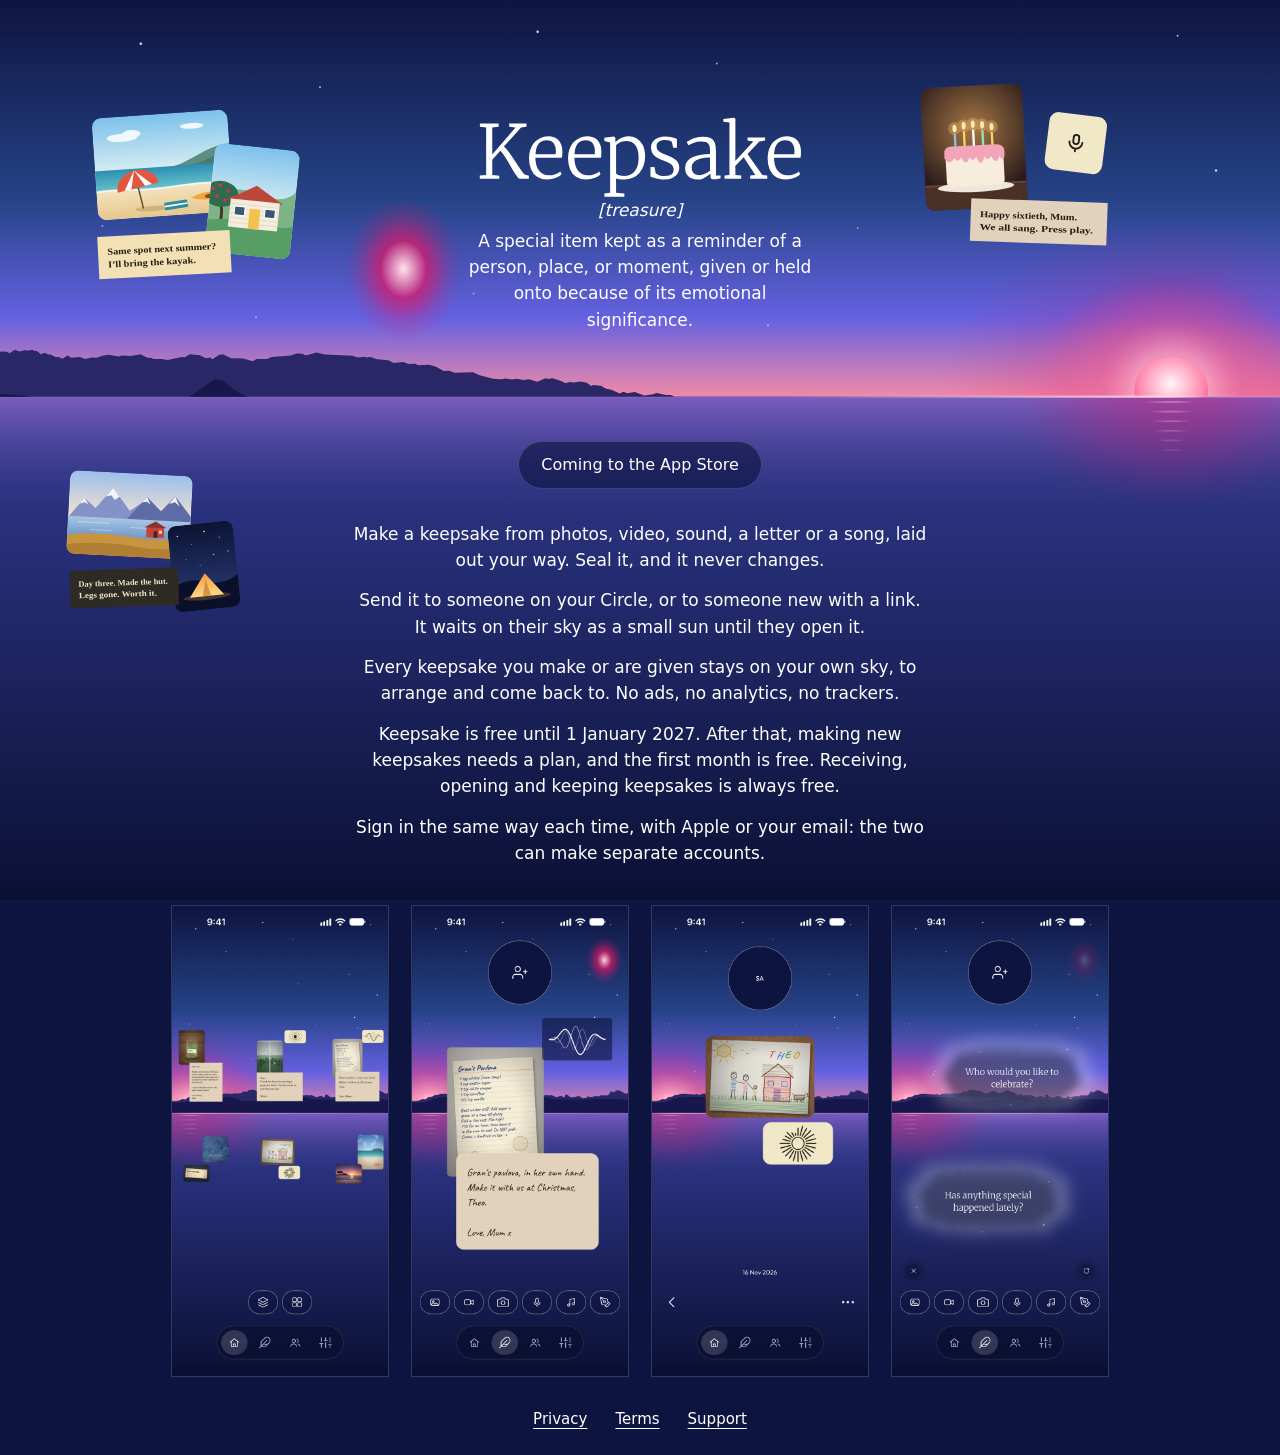
==== index.html @ a241cbbc "Link card line and sign-in sentence" ====
<!doctype html>
<html lang="en">
<head>
<meta charset="utf-8">
<meta name="viewport" content="width=device-width, initial-scale=1">
<meta name="color-scheme" content="dark">
<meta name="theme-color" content="#0E1440">
<title>Keepsake: something for someone to keep</title>
<meta name="description" content="Make a keepsake from photos, video, sound, a letter or a song. Seal it, and send it to someone.">
<meta property="og:title" content="Keepsake">
<meta property="og:description" content="Something for someone to keep.">
<meta property="og:image" content="https://keepsake.benbushell.nz/card.png">
<link rel="stylesheet" href="palette.css">
<style>
  * { box-sizing: border-box; margin: 0; }
  html { background: var(--solid); }
  /* The app's Dusk sky, held still. */
  body::before {
    content: '';
    position: fixed;
    inset: 0 0 auto;
    height: 100vh;
    z-index: -1;
    background: url(sky.svg) 0 0 / 100% 100%;
  }
  /* The name and its definition high in the sky; keepsakes scattered as on
  Home, hung off the horizon (372/844 of the sky's height) and clear of
  the sun at its right; the rest on the water. On a short screen the
  line they hang off drops below the horizon rather than into the name. */
  body {
    --horizon: max(44.076vh, 6vh + 340px);
    position: relative;
    display: flex;
    flex-direction: column;
    align-items: center;
    min-height: 100vh;
    min-height: 100dvh;
    padding: 0 24px;
    color: var(--text);
    font: 300 17px/1.55 -apple-system, BlinkMacSystemFont, system-ui, sans-serif;
    text-align: center;
    -webkit-text-size-adjust: 100%;
  }
  header { min-height: calc(var(--horizon) + 184px); }
  h1 { margin-top: 6vh; }
  .name { display: block; width: 200px; height: auto; margin: 0 auto; fill: currentColor; }
  .kind { font-style: italic; }
  .line { max-width: 21em; margin: 4px auto 0; }

  .scatter { position: absolute; inset: 0 0 auto; max-width: 420px; height: var(--horizon); margin: 0 auto; }
  .scatter > * { position: absolute; height: auto; }
  /* A keepsake not yet opened: the Sun's crimson mist round a pale
  heart, fading out and back as it does in the app. */
  .sun {
    left: 9%;
    bottom: 44px;
    width: 23%;
    aspect-ratio: 4 / 5;
    background: var(--mist);
    animation: mist 1.6s cubic-bezier(0.37, 0, 0.63, 1) infinite alternate;
  }
  @keyframes mist { to { opacity: 0; } }
  @media (prefers-reduced-motion: reduce) { .sun { animation: none; } }
  .bach { left: 39%; bottom: 34px; width: 38%; }
  .sixty { left: 6%; top: calc(100% + 30px); width: 35%; }
  .hut { left: 46%; top: calc(100% + 42px); width: 33%; }

  .store {
    padding: 12px 22px;
    border: 1px solid var(--edge);
    border-radius: 999px;
    background: var(--panel);
    font-size: 16px;
    font-weight: 500;
    line-height: 22px;
  }
  .about { max-width: 34em; margin-top: 28px; }
  .about p + p { margin-top: 14px; }
  /* The App Store's four shots after the words, clear of the keepsakes on
  the water: two by two on a phone, a row of four wider. Each shows whole,
  so no rounded corners; never wider than 216px, as their sizes say. */
  .shots { display: grid; grid-template-columns: 1fr 1fr; gap: 16px; width: 100%; max-width: 420px; margin-top: 40px; }
  .shots img { width: 100%; height: auto; outline: 1px solid var(--edge); }
  @media (min-width: 720px) { .shots { grid-template-columns: repeat(4, 1fr); gap: 24px; max-width: 936px; } }
  footer { display: flex; gap: 28px; margin-top: auto; padding: 32px 0 24px; font-size: 15px; font-weight: 400; }
  footer a { color: inherit; text-decoration-thickness: 1px; text-underline-offset: 4px; }

  @media (min-width: 1200px) {
    body { --horizon: 44.076vh; }
    header { min-height: calc(max(var(--horizon), 340px) + 44px); }
    h1 { margin-top: 13vh; }
    .name { width: 323px; }
    .scatter { max-width: none; }
    .bach { left: 7%; top: 12vh; bottom: auto; width: min(16.5vw, 26vh); }
    .sun { left: 27%; bottom: 56px; width: min(9vw, 14.4vh); }
    .sixty { left: auto; right: 13%; top: 9vh; width: min(15.5vw, 24.5vh); }
    .hut { left: 5%; top: calc(100% + 70px); width: min(14vw, 22vh); }
    .about { margin-top: 32px; }
  }
</style>
</head>
<body>
<header>
  <!-- The name in the app's title face, Merriweather Light, as outlines. -->
  <h1><svg class="name" role="img" aria-label="Keepsake" viewBox="3 -83 434 108"><path d="M4 0L4 -4.3L12.6 -5.2L12.6 -68.9L4.2 -70L4.2 -74.3L29.4 -74.3L29.4 -70L20.8 -68.9L20.8 -32.6L52.1 -68.9L43.6 -70L43.6 -74.3L66.8 -74.3L66.8 -70L59.5 -68.9L36.4 -43.2Q39 -41.1 41.8 -37.5Q44.6 -33.9 47.5 -29.7Q50.4 -25.5 53.1 -21.2Q55.8 -16.9 58.2 -13.4Q60.6 -9.9 62.4 -7.7Q64.3 -5.5 65.3 -5.3L70 -4.2L70 0L58 0Q56.7 0 54.9 -2.1Q53.1 -4.2 50.9 -7.7Q48.8 -11.1 46.4 -15.3Q44 -19.5 41.5 -23.8Q39 -28 36.5 -31.7Q34 -35.4 31.7 -37.8L20.8 -25.4L20.8 -5.2L30.2 -4.2L30.2 0ZM94.3 1.1Q86.4 1.1 81 -2.6Q75.6 -6.3 72.9 -12.9Q70.2 -19.5 70.2 -28Q70.2 -34.5 72.1 -39.8Q74 -45.1 77.5 -49Q80.9 -52.8 85.6 -54.9Q90.3 -57 95.8 -57Q104.6 -57 109.6 -52Q114.6 -46.9 115 -37.2Q115 -34.4 114.9 -32.2Q114.8 -30.1 114.4 -28.4L78.8 -28.4Q78.8 -23.4 79.9 -19Q81.1 -14.7 83.3 -11.4Q85.6 -8.2 89 -6.4Q92.4 -4.6 96.9 -4.6Q101.2 -4.6 105.6 -6.2Q110 -7.7 112.3 -9.7L113.9 -6Q112 -4 108.8 -2.5Q105.7 -0.9 101.9 0.1Q98.1 1.1 94.3 1.1ZM78.9 -33.1L106 -33.1Q106.1 -33.9 106.2 -35.3Q106.3 -36.6 106.3 -37.5Q106.3 -43.7 103.3 -47.8Q100.5 -51.9 93.8 -51.9Q90.8 -51.9 88.2 -50.9Q85.6 -49.9 83.6 -47.7Q81.7 -45.5 80.4 -41.9Q79.2 -38.3 78.9 -33.1ZM146.7 1.1Q138.8 1.1 133.4 -2.6Q128 -6.3 125.3 -12.9Q122.6 -19.5 122.6 -28Q122.6 -34.5 124.5 -39.8Q126.4 -45.1 129.9 -49Q133.3 -52.8 138 -54.9Q142.7 -57 148.2 -57Q157 -57 162 -52Q167 -46.9 167.4 -37.2Q167.4 -34.4 167.3 -32.2Q167.2 -30.1 166.8 -28.4L131.2 -28.4Q131.2 -23.4 132.3 -19Q133.5 -14.7 135.7 -11.4Q138 -8.2 141.4 -6.4Q144.8 -4.6 149.3 -4.6Q153.6 -4.6 158 -6.2Q162.4 -7.7 164.7 -9.7L166.3 -6Q164.4 -4 161.2 -2.5Q158.1 -0.9 154.3 0.1Q150.5 1.1 146.7 1.1ZM131.3 -33.1L158.4 -33.1Q158.5 -33.9 158.6 -35.3Q158.7 -36.6 158.7 -37.5Q158.7 -43.7 155.8 -47.8Q152.9 -51.9 146.2 -51.9Q143.2 -51.9 140.6 -50.9Q138 -49.9 136 -47.7Q134.1 -45.5 132.8 -41.9Q131.6 -38.3 131.3 -33.1ZM171.5 24.2L171.5 19.8L179.2 18.8L179.2 -48.9L171.4 -50.6L171.4 -55.1L184.2 -56.7L184.4 -56.7L186.2 -55.1L186.2 -49Q188 -50.8 190.6 -52.7Q193.2 -54.5 196.7 -55.8Q200.1 -57 204.3 -57Q209.9 -57 214.9 -54.2Q219.9 -51.4 223.1 -45.4Q226.2 -39.4 226.2 -29.8Q226.2 -23.4 224.2 -17.8Q222.2 -12.2 218.5 -7.9Q214.8 -3.7 209.6 -1.3Q204.4 1.1 198 1.1Q195.3 1.1 192.2 0.7Q189.1 0.3 187 -0.5L187.2 8L187.2 18.8L198.3 19.8L198.3 24.2ZM198.4 -3.6Q203.8 -3.6 208.1 -6.3Q212.4 -8.9 215 -14.4Q217.5 -19.9 217.5 -28.4Q217.5 -34.4 216.2 -38.6Q214.9 -42.9 212.6 -45.6Q210.3 -48.4 207.3 -49.6Q204.4 -50.9 201 -50.9Q197.9 -50.9 195.2 -50Q192.5 -49.1 190.4 -47.7Q188.3 -46.4 187.2 -45.1L187.2 -7Q188 -5.8 191.1 -4.7Q194.3 -3.6 198.4 -3.6ZM251.4 1.1Q248.3 1.1 244.7 0.4Q241.1 -0.3 238 -1.3Q235 -2.3 233.4 -3.1L233.4 -15.7L238.8 -15.7L240.3 -7.9Q241 -6.9 242.8 -5.9Q244.6 -4.9 247.1 -4.2Q249.6 -3.6 252.4 -3.6Q256.8 -3.6 259.5 -4.7Q262.2 -5.9 263.4 -7.9Q264.6 -9.9 264.6 -12.6Q264.6 -15.6 262.9 -17.6Q261.2 -19.7 257.9 -21.4Q254.6 -23.1 249.6 -24.9Q244.4 -26.8 240.9 -29.2Q237.5 -31.5 235.8 -34.7Q234.1 -38 234.1 -42.5Q234.1 -46.9 236.7 -50.1Q239.4 -53.3 243.8 -55Q248.3 -56.7 253.5 -56.7Q257.4 -56.7 260.5 -56.1Q263.6 -55.5 265.7 -54.8Q267.8 -54 268.9 -53.6L268.9 -41.7L263.9 -41.7L262.2 -49Q261.7 -49.9 260.2 -50.6Q258.7 -51.3 256.7 -51.7Q254.7 -52.1 252.7 -52.1Q249.3 -52.2 246.8 -51.2Q244.3 -50.2 242.9 -48.4Q241.6 -46.6 241.6 -44.2Q241.6 -40.4 243.5 -38.2Q245.4 -36 248.4 -34.6Q251.5 -33.3 254.8 -31.9Q258.1 -30.6 261.2 -29.1Q264.3 -27.7 266.7 -25.8Q269.2 -23.9 270.6 -21.2Q272.1 -18.6 272.1 -14.8Q272.1 -9.8 269.5 -6.3Q266.9 -2.7 262.2 -0.8Q257.5 1.1 251.4 1.1ZM296.6 1.1Q292.2 1.1 288.4 -0.6Q284.6 -2.2 282.2 -5.7Q279.9 -9.2 279.9 -14.6Q279.9 -19.9 282.8 -23.4Q285.7 -27 290.5 -29.1Q295.3 -31.2 301.3 -32.2Q307.2 -33.2 313.4 -33.3L313.4 -37.5Q313.4 -42.5 312.4 -45.2Q311.3 -48 308.7 -49.1Q306.1 -50.2 301.4 -50.2Q295.6 -50.2 291.1 -48.2Q286.7 -46.3 284.3 -44.9L282.1 -49.3Q283 -50.2 286.3 -51.9Q289.5 -53.7 294.1 -55.1Q298.6 -56.6 303.4 -56.6Q310.1 -56.6 314 -54.7Q318 -52.8 319.7 -48.6Q321.4 -44.3 321.4 -37.3L321.4 -4.5L327.6 -4.5L327.6 -0.8Q326.5 -0.5 324.9 -0.1Q323.3 0.3 321.6 0.5Q319.8 0.8 318.3 0.8Q316.2 0.8 315.1 0.1Q314.1 -0.6 314.1 -3.5L314.1 -7Q312.9 -5.9 310.3 -4Q307.8 -2.1 304.3 -0.5Q300.8 1.1 296.6 1.1ZM299.6 -4.8Q302.6 -4.8 306.5 -6.6Q310.4 -8.3 313.4 -10.9L313.4 -28.6Q305.1 -28.6 299.7 -26.9Q294.2 -25.2 291.5 -22.3Q288.8 -19.4 288.8 -15.6Q288.8 -11.6 290.2 -9.2Q291.7 -6.9 294.1 -5.8Q296.6 -4.8 299.6 -4.8ZM332.9 0L332.9 -4.3L339.5 -5.1L339.5 -75.6L331.3 -76.5L331.3 -80.2L345.5 -81.9L345.6 -81.9L347.5 -80.6L347.5 -30.1L347.3 -23.8L371.6 -50.1L363.8 -51.5L363.8 -55.5L387.4 -55.5L387.4 -51.5L379.7 -50.1L363.8 -33.3L383.7 -5L390.3 -4.3L390.3 0L367.4 0L367.4 -4.3L374.3 -5.1L358.6 -28.8L347.3 -17L347.5 -12.8L347.5 -5.1L355.3 -4.3L355.3 0ZM414.9 1.1Q406.9 1.1 401.6 -2.6Q396.2 -6.3 393.5 -12.9Q390.8 -19.5 390.8 -28Q390.8 -34.5 392.7 -39.8Q394.6 -45.1 398.1 -49Q401.5 -52.8 406.2 -54.9Q410.9 -57 416.4 -57Q425.2 -57 430.2 -52Q435.2 -46.9 435.6 -37.2Q435.6 -34.4 435.5 -32.2Q435.4 -30.1 435 -28.4L399.4 -28.4Q399.4 -23.4 400.5 -19Q401.7 -14.7 403.9 -11.4Q406.2 -8.2 409.6 -6.4Q413 -4.6 417.4 -4.6Q421.8 -4.6 426.2 -6.2Q430.6 -7.7 432.9 -9.7L434.5 -6Q432.6 -4 429.4 -2.5Q426.3 -0.9 422.5 0.1Q418.7 1.1 414.9 1.1ZM399.4 -33.1L426.6 -33.1Q426.7 -33.9 426.8 -35.3Q426.9 -36.6 426.9 -37.5Q426.9 -43.7 423.9 -47.8Q421.1 -51.9 414.4 -51.9Q411.4 -51.9 408.8 -50.9Q406.2 -49.9 404.2 -47.7Q402.3 -45.5 401 -41.9Q399.8 -38.3 399.4 -33.1Z"/></svg></h1>
  <p class="kind">[treasure]</p>
  <p class="line">A special item kept as a reminder of a person, place, or moment, given or held onto because of its emotional significance.</p>
</header>
<div class="scatter" role="img" aria-label="Sample keepsakes as the app shows them: photos, letters and a recording, and one not yet opened, glowing like a small sun.">
  <span class="sun"></span>
  <img class="bach" src="keepsakes/bach.svg" width="360" height="300" alt="">
  <img class="sixty" src="keepsakes/sixty.svg" width="344" height="292" alt="">
  <img class="hut" src="keepsakes/hut.svg" width="344" height="286" alt="">
</div>
<p class="store">Coming to the App Store</p>
<div class="about">
  <p>Make a keepsake from photos, video, sound, a letter or a song, laid out your way. Seal it, and it never changes.</p>
  <p>Send it to someone on your Circle, or to someone new with a link. It waits on their sky as a small sun until they open it.</p>
  <p>Every keepsake you make or are given stays on your own sky, to arrange and come back to. No ads, no analytics, no trackers.</p>
  <p>Keepsake is free until 1 January 2027. After that, making new keepsakes needs a plan, and the first month is free. Receiving, opening and keeping keepsakes is always free.</p>
  <p>Sign in the same way each time, with Apple or your email: the two can make separate accounts.</p>
</div>
<div class="shots">
  <img src="keepsakes/shots/01-home-660x1434.webp" srcset="keepsakes/shots/01-home-660x1434.webp 660w, keepsakes/shots/01-home-1320x2868.webp 1320w" sizes="216px" width="660" height="1434" loading="lazy" alt="Home: keepsakes scattered across the sky and the water.">
  <img src="keepsakes/shots/02-create-canvas-660x1434.webp" srcset="keepsakes/shots/02-create-canvas-660x1434.webp 660w, keepsakes/shots/02-create-canvas-1320x2868.webp 1320w" sizes="216px" width="660" height="1434" loading="lazy" alt="Making a keepsake: a handwritten recipe, a recording and a letter, laid out on the sky.">
  <img src="keepsakes/shots/03-opened-keepsake-660x1434.webp" srcset="keepsakes/shots/03-opened-keepsake-660x1434.webp 660w, keepsakes/shots/03-opened-keepsake-1320x2868.webp 1320w" sizes="216px" width="660" height="1434" loading="lazy" alt="An opened keepsake: a child's drawing and a recording.">
  <img src="keepsakes/shots/04-thought-cloud-660x1434.webp" srcset="keepsakes/shots/04-thought-cloud-660x1434.webp 660w, keepsakes/shots/04-thought-cloud-1320x2868.webp 1320w" sizes="216px" width="660" height="1434" loading="lazy" alt="Thought clouds: Who would you like to celebrate? Has anything special happened lately?">
</div>
<footer>
  <a href="privacy.html">Privacy</a>
  <a href="terms.html">Terms</a>
  <a href="mailto:keepsake@benbushell.nz">Support</a>
</footer>
</body>
</html>
---- palette.css ----
/* Written by `npm run palette` from the default palette. */
:root {
  --solid: #0E1440;
  --text: #FFFFFF;
  --panel: rgba(14, 20, 64, 0.62);
  --edge: rgba(255, 255, 255, 0.16);
  --fill: #FFFFFF;
  --on-fill: #0E1440;
  --mist: radial-gradient(closest-side, #FFE3EB, rgba(227, 22, 101, 0.7) 40%, rgba(227, 22, 101, 0.2) 75%, rgba(227, 22, 101, 0) 100%);
}
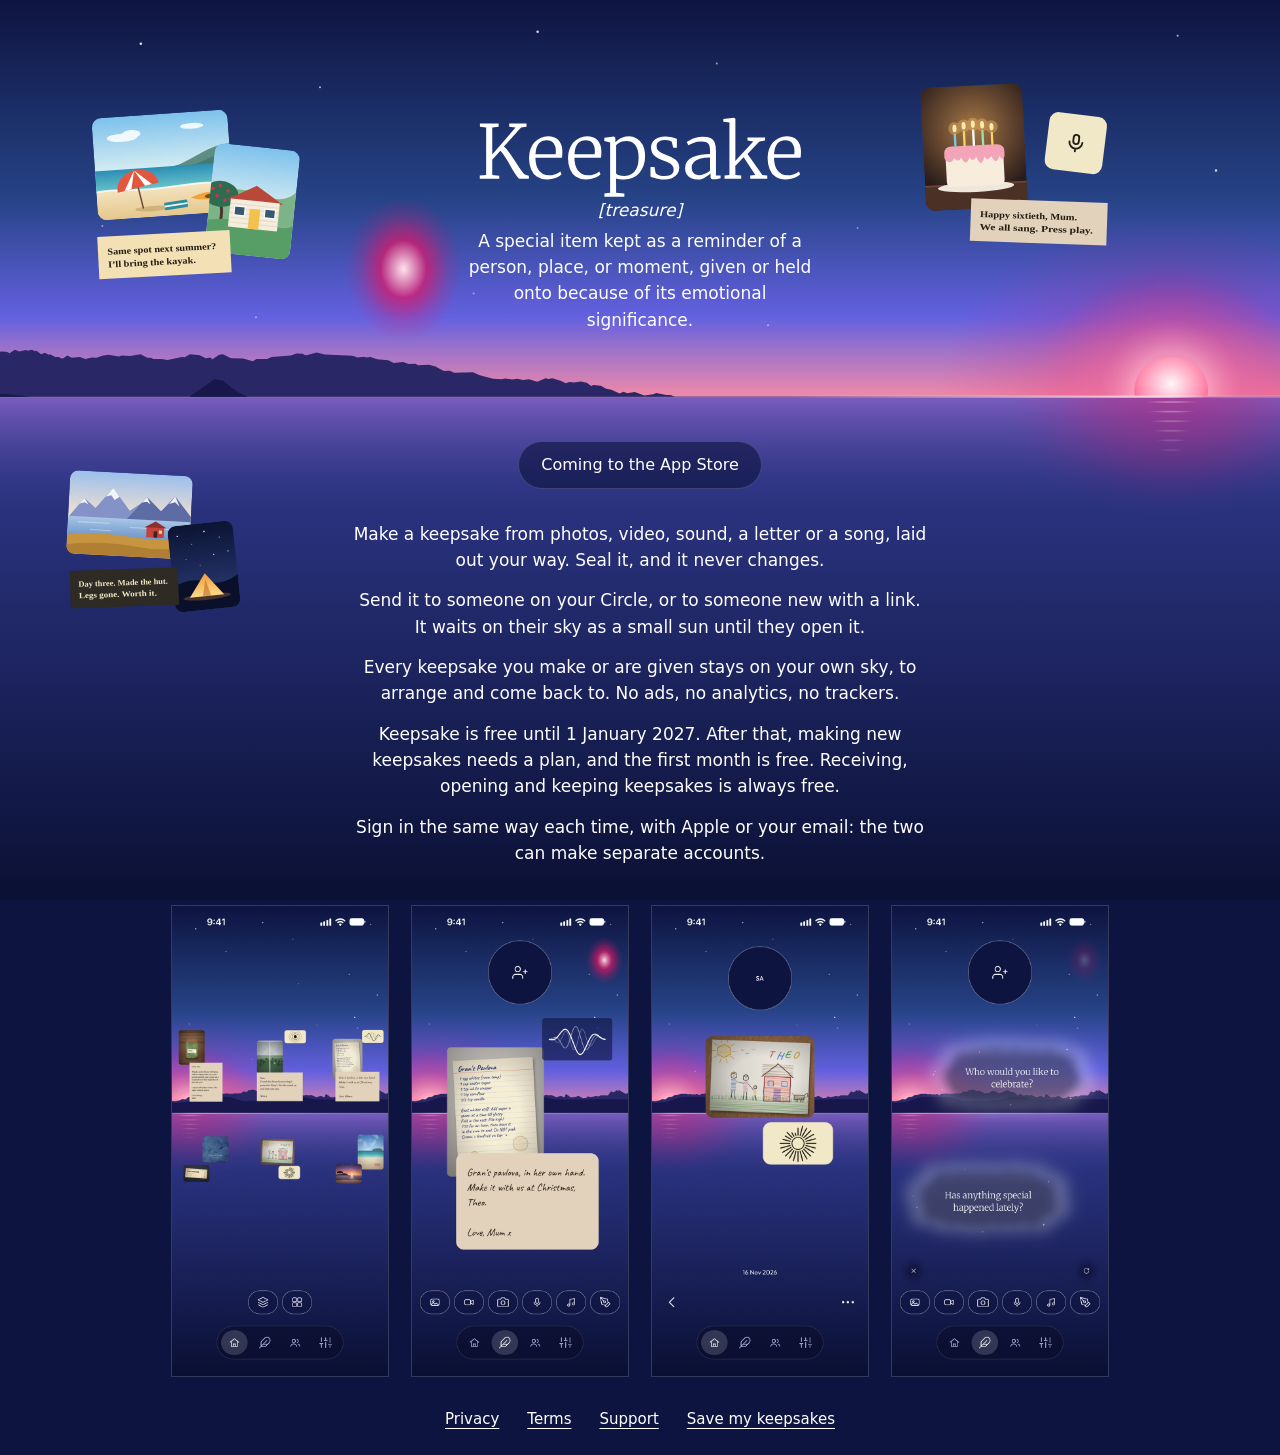
==== commit f46e7c3b: "Publish the web save page" ====
--- a/index.html
+++ b/index.html
@@ -82,7 +82,7 @@
   .shots { display: grid; grid-template-columns: 1fr 1fr; gap: 16px; width: 100%; max-width: 420px; margin-top: 40px; }
   .shots img { width: 100%; height: auto; outline: 1px solid var(--edge); }
   @media (min-width: 720px) { .shots { grid-template-columns: repeat(4, 1fr); gap: 24px; max-width: 936px; } }
-  footer { display: flex; gap: 28px; margin-top: auto; padding: 32px 0 24px; font-size: 15px; font-weight: 400; }
+  footer { display: flex; flex-wrap: wrap; justify-content: center; gap: 12px 28px; margin-top: auto; padding: 32px 0 24px; font-size: 15px; font-weight: 400; }
   footer a { color: inherit; text-decoration-thickness: 1px; text-underline-offset: 4px; }
 
   @media (min-width: 1200px) {
@@ -130,6 +130,7 @@
   <a href="privacy.html">Privacy</a>
   <a href="terms.html">Terms</a>
   <a href="mailto:keepsake@benbushell.nz">Support</a>
+  <a href="save/">Save my keepsakes</a>
 </footer>
 </body>
 </html>
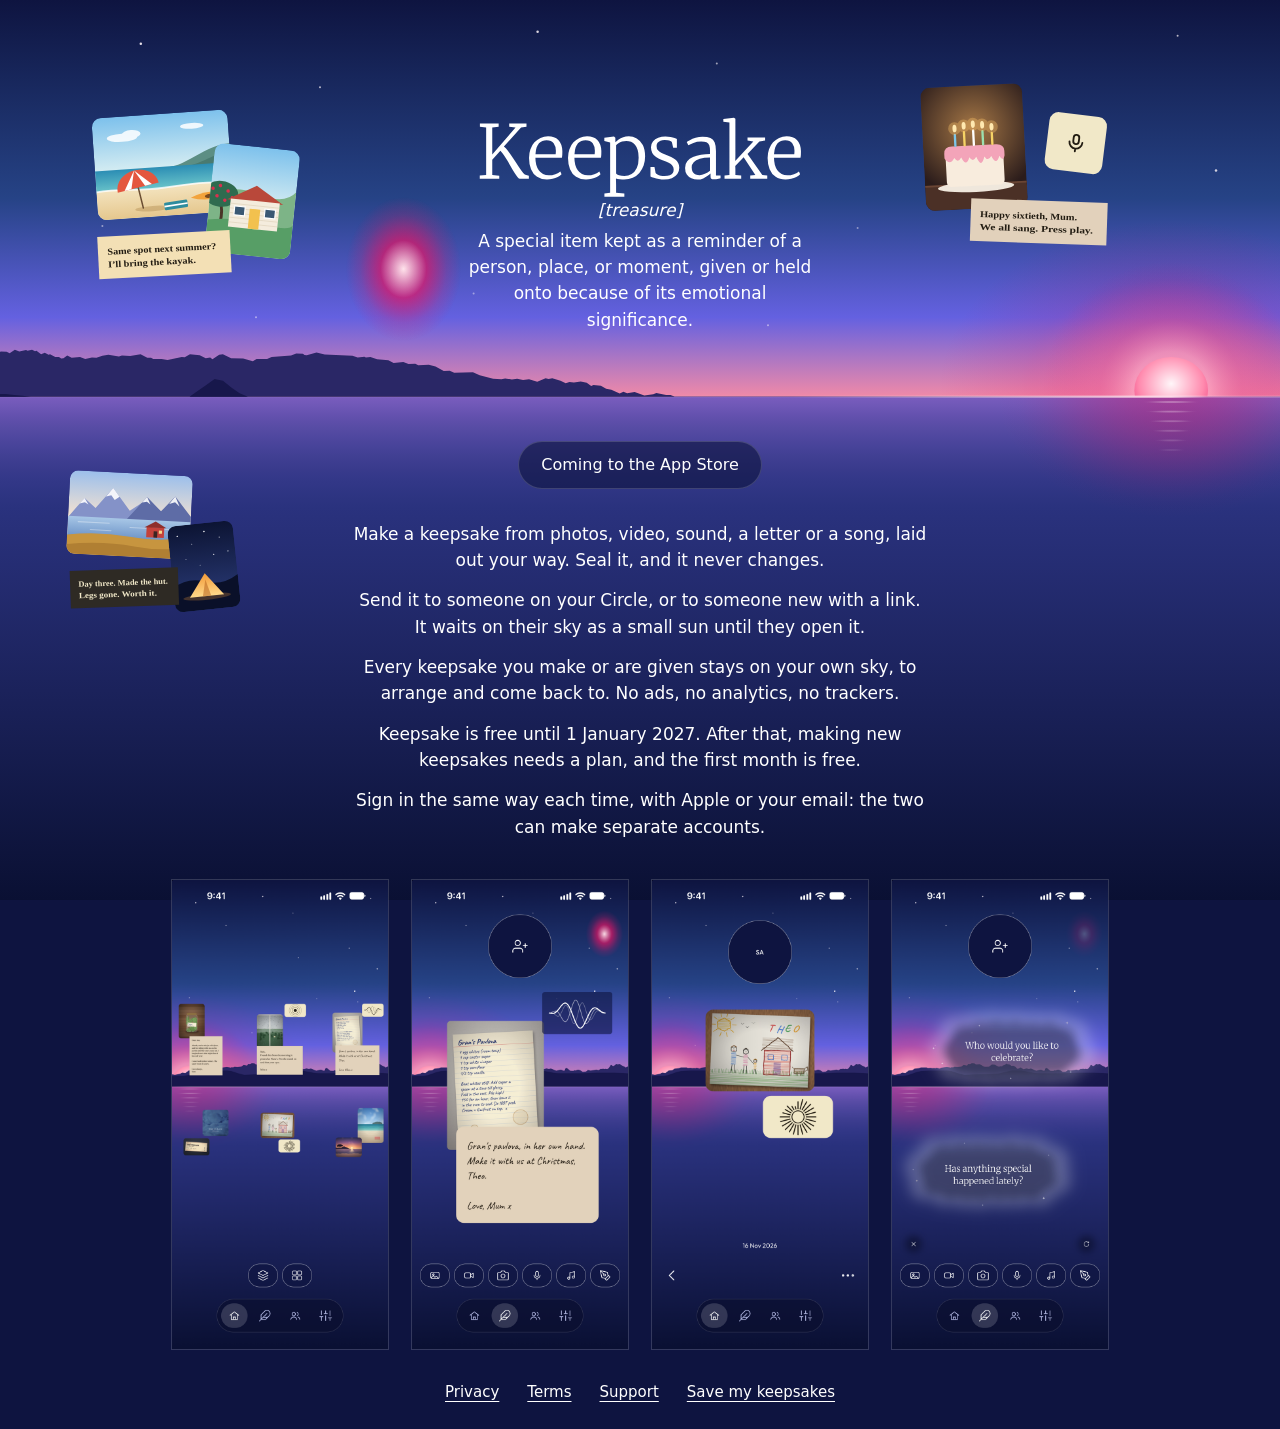
==== commit b6fbdd18: "Republish: plans in the terms, privacy and home words" ====
--- a/index.html
+++ b/index.html
@@ -117,7 +117,7 @@
   <p>Make a keepsake from photos, video, sound, a letter or a song, laid out your way. Seal it, and it never changes.</p>
   <p>Send it to someone on your Circle, or to someone new with a link. It waits on their sky as a small sun until they open it.</p>
   <p>Every keepsake you make or are given stays on your own sky, to arrange and come back to. No ads, no analytics, no trackers.</p>
-  <p>Keepsake is free until 1 January 2027. After that, making new keepsakes needs a plan, and the first month is free. Receiving, opening and keeping keepsakes is always free.</p>
+  <p>Keepsake is free until 1 January 2027. After that, making new keepsakes needs a plan, and the first month is free.</p>
   <p>Sign in the same way each time, with Apple or your email: the two can make separate accounts.</p>
 </div>
 <div class="shots">
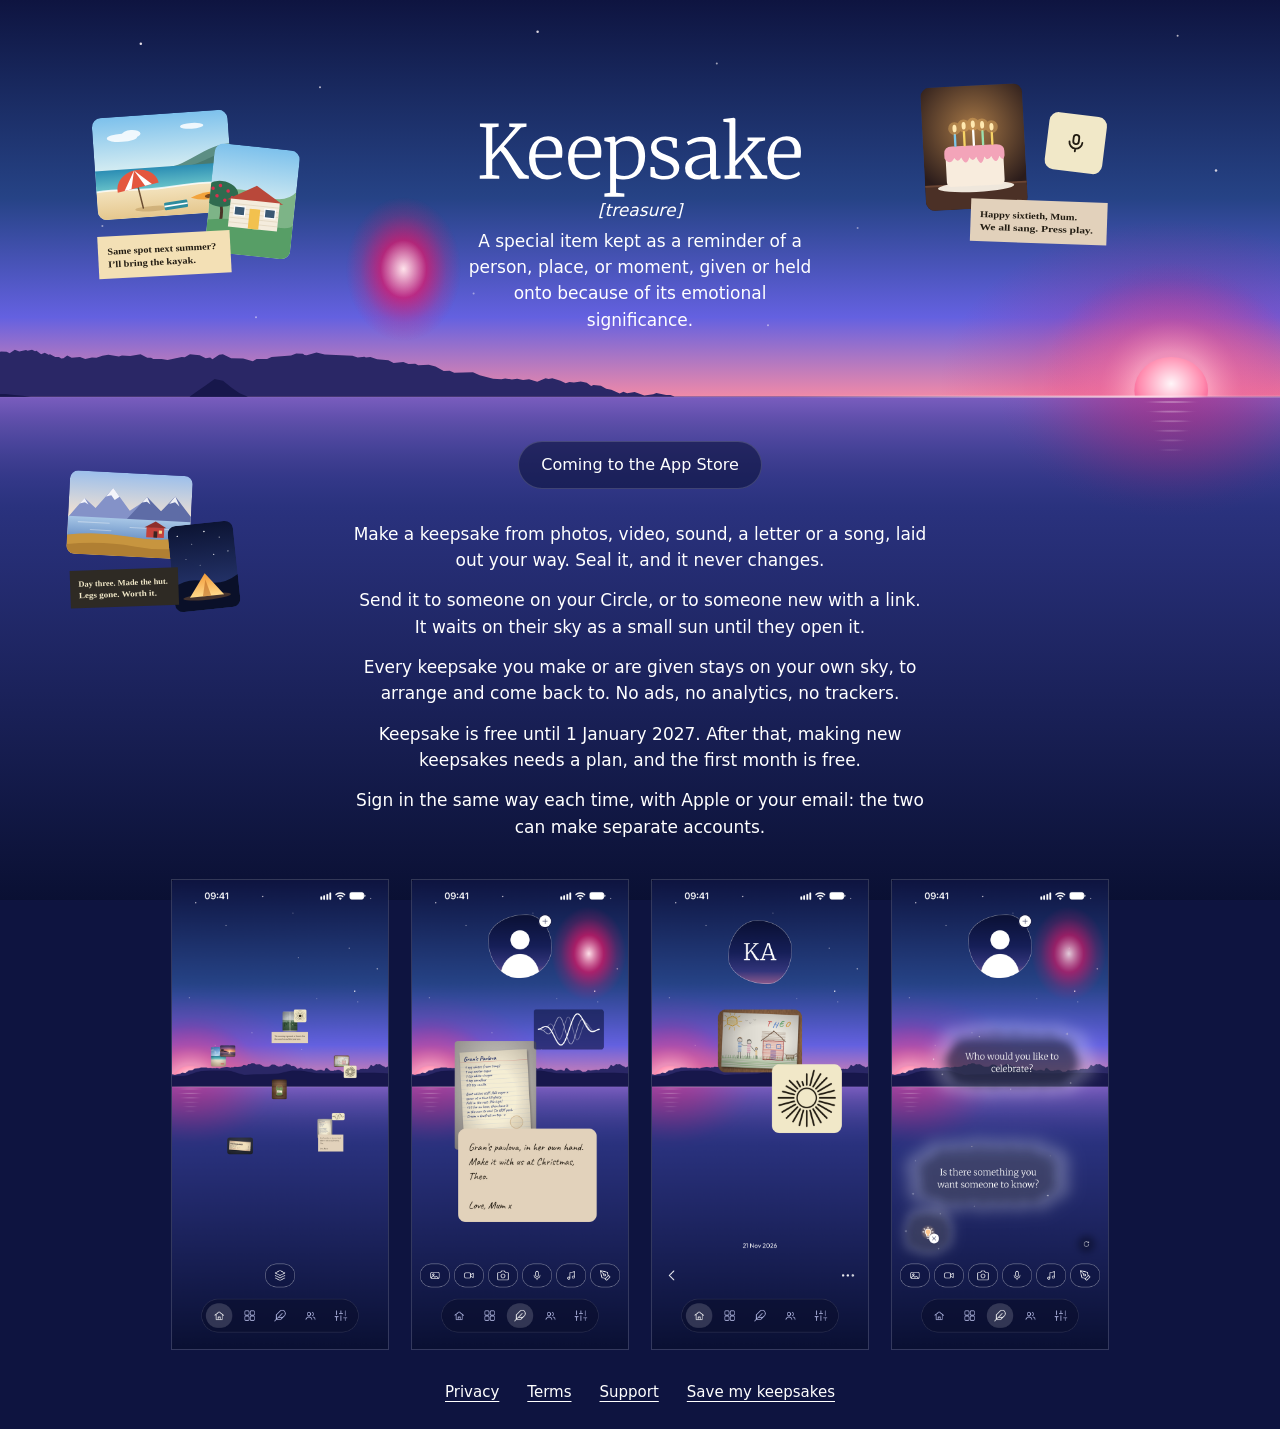
==== commit 9ddb166e: "Re-shot screenshots" ====
--- a/index.html
+++ b/index.html
@@ -9,7 +9,7 @@
 <meta name="description" content="Make a keepsake from photos, video, sound, a letter or a song. Seal it, and send it to someone.">
 <meta property="og:title" content="Keepsake">
 <meta property="og:description" content="Something for someone to keep.">
-<meta property="og:image" content="https://keepsake.benbushell.nz/card.png">
+<meta property="og:image" content="https://keepsakeapp.nz/card.png">
 <link rel="stylesheet" href="palette.css">
 <style>
   * { box-sizing: border-box; margin: 0; }
@@ -124,7 +124,7 @@
   <img src="keepsakes/shots/01-home-660x1434.webp" srcset="keepsakes/shots/01-home-660x1434.webp 660w, keepsakes/shots/01-home-1320x2868.webp 1320w" sizes="216px" width="660" height="1434" loading="lazy" alt="Home: keepsakes scattered across the sky and the water.">
   <img src="keepsakes/shots/02-create-canvas-660x1434.webp" srcset="keepsakes/shots/02-create-canvas-660x1434.webp 660w, keepsakes/shots/02-create-canvas-1320x2868.webp 1320w" sizes="216px" width="660" height="1434" loading="lazy" alt="Making a keepsake: a handwritten recipe, a recording and a letter, laid out on the sky.">
   <img src="keepsakes/shots/03-opened-keepsake-660x1434.webp" srcset="keepsakes/shots/03-opened-keepsake-660x1434.webp 660w, keepsakes/shots/03-opened-keepsake-1320x2868.webp 1320w" sizes="216px" width="660" height="1434" loading="lazy" alt="An opened keepsake: a child's drawing and a recording.">
-  <img src="keepsakes/shots/04-thought-cloud-660x1434.webp" srcset="keepsakes/shots/04-thought-cloud-660x1434.webp 660w, keepsakes/shots/04-thought-cloud-1320x2868.webp 1320w" sizes="216px" width="660" height="1434" loading="lazy" alt="Thought clouds: Who would you like to celebrate? Has anything special happened lately?">
+  <img src="keepsakes/shots/04-thought-cloud-660x1434.webp" srcset="keepsakes/shots/04-thought-cloud-660x1434.webp 660w, keepsakes/shots/04-thought-cloud-1320x2868.webp 1320w" sizes="216px" width="660" height="1434" loading="lazy" alt="Thought clouds: Who would you like to celebrate? Is there something you want someone to know?">
 </div>
 <footer>
   <a href="privacy.html">Privacy</a>
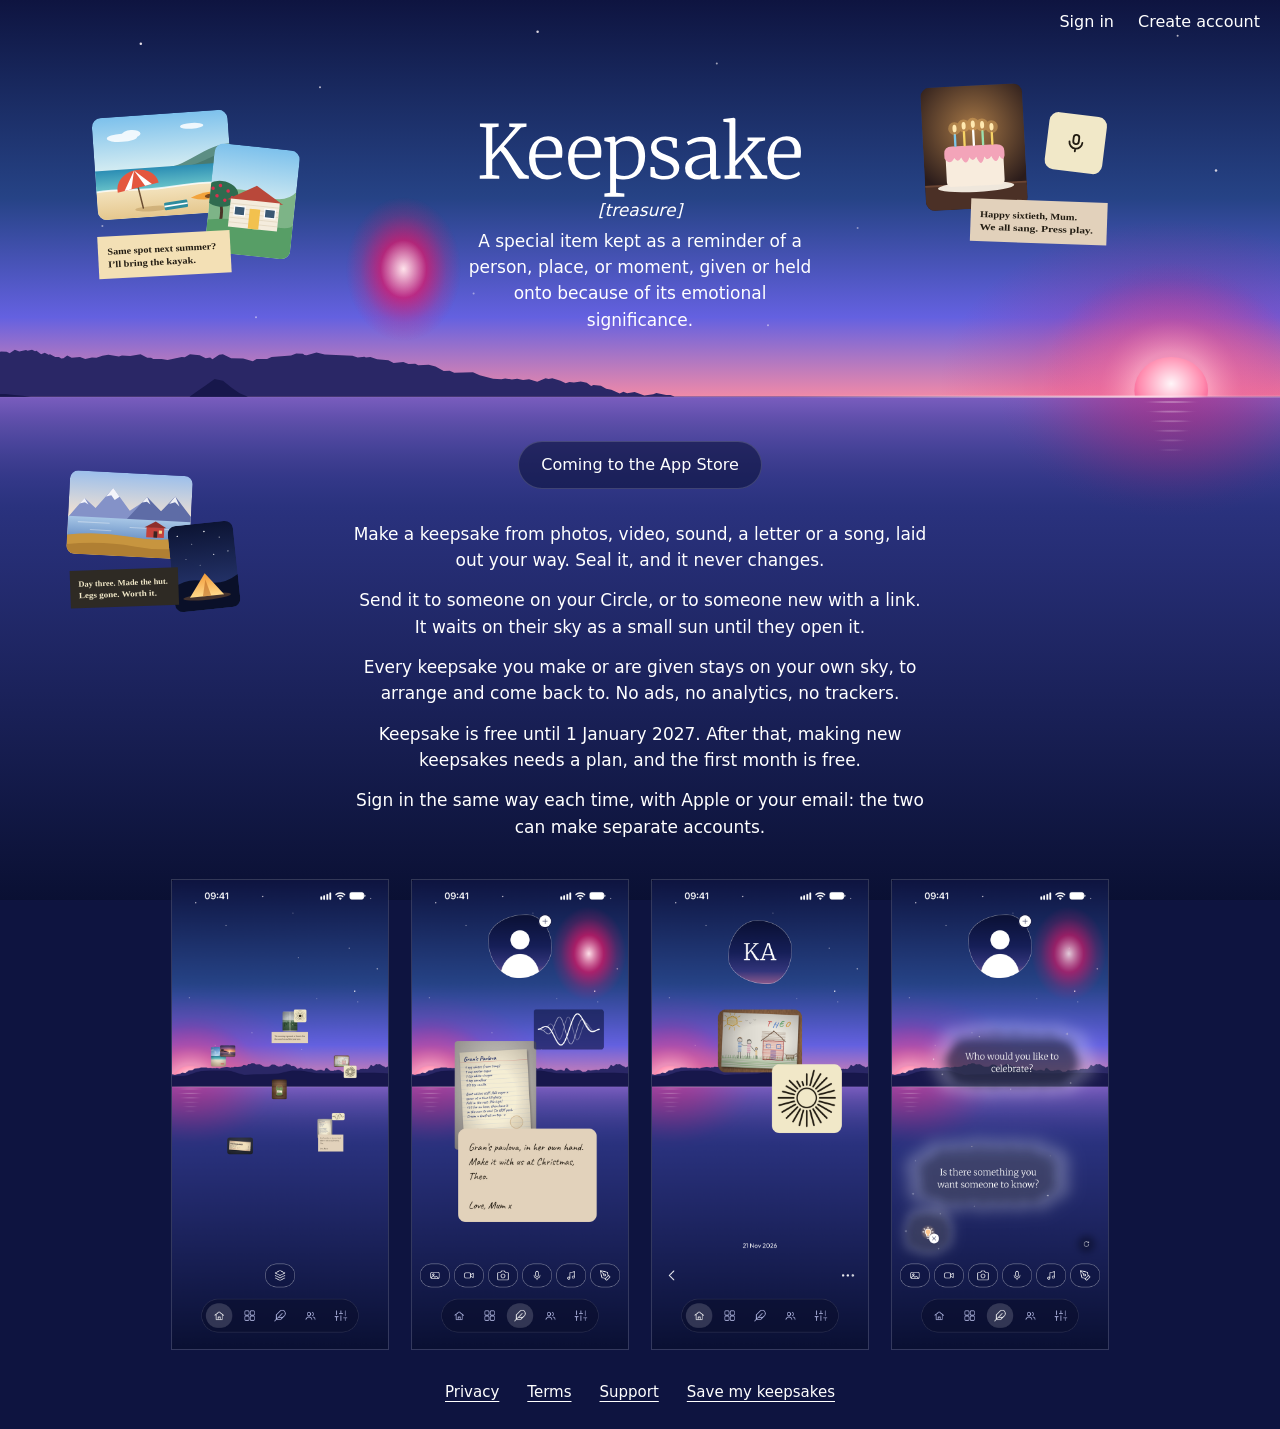
==== commit d5b705dd: "Site: the first page offers Sign in and Create account; the browser app is rebuilt" ====
--- a/index.html
+++ b/index.html
@@ -11,6 +11,7 @@
 <meta property="og:description" content="Something for someone to keep.">
 <meta property="og:image" content="https://keepsakeapp.nz/card.png">
 <link rel="stylesheet" href="palette.css">
+<script src="store.js"></script>
 <style>
   * { box-sizing: border-box; margin: 0; }
   html { background: var(--solid); }
@@ -41,6 +42,10 @@
     text-align: center;
     -webkit-text-size-adjust: 100%;
   }
+  /* The app's doors at the window's top right, as the app keeps them at
+  its column's: each word a 44px press, clear of the name below. */
+  .doors { position: absolute; top: 0; right: 8px; z-index: 1; display: flex; max-width: calc(100% - 16px); }
+  .doors a { min-width: 0; overflow: hidden; padding: 11px 12px; color: inherit; font-size: 16px; font-weight: 500; line-height: 22px; text-decoration: none; text-overflow: ellipsis; white-space: nowrap; }
   header { min-height: calc(var(--horizon) + 184px); }
   h1 { margin-top: 6vh; }
   .name { display: block; width: 200px; height: auto; margin: 0 auto; fill: currentColor; }
@@ -74,6 +79,19 @@
     font-weight: 500;
     line-height: 22px;
   }
+  /* Once in the store, the sign-in and invite pages' App Store button. */
+  a.store {
+    width: 100%;
+    max-width: 320px;
+    padding: 15px 16px;
+    border-color: var(--text);
+    background: none;
+    color: inherit;
+    font-size: 17px;
+    font-weight: 600;
+    line-height: normal;
+    text-decoration: none;
+  }
   .about { max-width: 34em; margin-top: 28px; }
   .about p + p { margin-top: 14px; }
   /* The App Store's four shots after the words, clear of the keepsakes on
@@ -100,6 +118,21 @@
 </style>
 </head>
 <body>
+<nav class="doors" id="doors"><a href="/app/?start=signin">Sign in</a><a href="/app/?start=create">Create account</a></nav>
+<script>
+  // Signed in at /app/, the app leaves the name its Home shows top right
+  // (src/lib/storage.ts, signedInAs) until sign-out: the doors are then
+  // that name, to the app. Read here, never fetched; signed out, no name.
+  try {
+    var named = JSON.parse(localStorage.getItem('ks_signed_in_as_v1'));
+    if (typeof named === 'string' && named.trim()) {
+      var you = document.createElement('a');
+      you.href = '/app/';
+      you.textContent = named;
+      document.getElementById('doors').replaceChildren(you);
+    }
+  } catch (e) {}
+</script>
 <header>
   <!-- The name in the app's title face, Merriweather Light, as outlines. -->
   <h1><svg class="name" role="img" aria-label="Keepsake" viewBox="3 -83 434 108"><path d="M4 0L4 -4.3L12.6 -5.2L12.6 -68.9L4.2 -70L4.2 -74.3L29.4 -74.3L29.4 -70L20.8 -68.9L20.8 -32.6L52.1 -68.9L43.6 -70L43.6 -74.3L66.8 -74.3L66.8 -70L59.5 -68.9L36.4 -43.2Q39 -41.1 41.8 -37.5Q44.6 -33.9 47.5 -29.7Q50.4 -25.5 53.1 -21.2Q55.8 -16.9 58.2 -13.4Q60.6 -9.9 62.4 -7.7Q64.3 -5.5 65.3 -5.3L70 -4.2L70 0L58 0Q56.7 0 54.9 -2.1Q53.1 -4.2 50.9 -7.7Q48.8 -11.1 46.4 -15.3Q44 -19.5 41.5 -23.8Q39 -28 36.5 -31.7Q34 -35.4 31.7 -37.8L20.8 -25.4L20.8 -5.2L30.2 -4.2L30.2 0ZM94.3 1.1Q86.4 1.1 81 -2.6Q75.6 -6.3 72.9 -12.9Q70.2 -19.5 70.2 -28Q70.2 -34.5 72.1 -39.8Q74 -45.1 77.5 -49Q80.9 -52.8 85.6 -54.9Q90.3 -57 95.8 -57Q104.6 -57 109.6 -52Q114.6 -46.9 115 -37.2Q115 -34.4 114.9 -32.2Q114.8 -30.1 114.4 -28.4L78.8 -28.4Q78.8 -23.4 79.9 -19Q81.1 -14.7 83.3 -11.4Q85.6 -8.2 89 -6.4Q92.4 -4.6 96.9 -4.6Q101.2 -4.6 105.6 -6.2Q110 -7.7 112.3 -9.7L113.9 -6Q112 -4 108.8 -2.5Q105.7 -0.9 101.9 0.1Q98.1 1.1 94.3 1.1ZM78.9 -33.1L106 -33.1Q106.1 -33.9 106.2 -35.3Q106.3 -36.6 106.3 -37.5Q106.3 -43.7 103.3 -47.8Q100.5 -51.9 93.8 -51.9Q90.8 -51.9 88.2 -50.9Q85.6 -49.9 83.6 -47.7Q81.7 -45.5 80.4 -41.9Q79.2 -38.3 78.9 -33.1ZM146.7 1.1Q138.8 1.1 133.4 -2.6Q128 -6.3 125.3 -12.9Q122.6 -19.5 122.6 -28Q122.6 -34.5 124.5 -39.8Q126.4 -45.1 129.9 -49Q133.3 -52.8 138 -54.9Q142.7 -57 148.2 -57Q157 -57 162 -52Q167 -46.9 167.4 -37.2Q167.4 -34.4 167.3 -32.2Q167.2 -30.1 166.8 -28.4L131.2 -28.4Q131.2 -23.4 132.3 -19Q133.5 -14.7 135.7 -11.4Q138 -8.2 141.4 -6.4Q144.8 -4.6 149.3 -4.6Q153.6 -4.6 158 -6.2Q162.4 -7.7 164.7 -9.7L166.3 -6Q164.4 -4 161.2 -2.5Q158.1 -0.9 154.3 0.1Q150.5 1.1 146.7 1.1ZM131.3 -33.1L158.4 -33.1Q158.5 -33.9 158.6 -35.3Q158.7 -36.6 158.7 -37.5Q158.7 -43.7 155.8 -47.8Q152.9 -51.9 146.2 -51.9Q143.2 -51.9 140.6 -50.9Q138 -49.9 136 -47.7Q134.1 -45.5 132.8 -41.9Q131.6 -38.3 131.3 -33.1ZM171.5 24.2L171.5 19.8L179.2 18.8L179.2 -48.9L171.4 -50.6L171.4 -55.1L184.2 -56.7L184.4 -56.7L186.2 -55.1L186.2 -49Q188 -50.8 190.6 -52.7Q193.2 -54.5 196.7 -55.8Q200.1 -57 204.3 -57Q209.9 -57 214.9 -54.2Q219.9 -51.4 223.1 -45.4Q226.2 -39.4 226.2 -29.8Q226.2 -23.4 224.2 -17.8Q222.2 -12.2 218.5 -7.9Q214.8 -3.7 209.6 -1.3Q204.4 1.1 198 1.1Q195.3 1.1 192.2 0.7Q189.1 0.3 187 -0.5L187.2 8L187.2 18.8L198.3 19.8L198.3 24.2ZM198.4 -3.6Q203.8 -3.6 208.1 -6.3Q212.4 -8.9 215 -14.4Q217.5 -19.9 217.5 -28.4Q217.5 -34.4 216.2 -38.6Q214.9 -42.9 212.6 -45.6Q210.3 -48.4 207.3 -49.6Q204.4 -50.9 201 -50.9Q197.9 -50.9 195.2 -50Q192.5 -49.1 190.4 -47.7Q188.3 -46.4 187.2 -45.1L187.2 -7Q188 -5.8 191.1 -4.7Q194.3 -3.6 198.4 -3.6ZM251.4 1.1Q248.3 1.1 244.7 0.4Q241.1 -0.3 238 -1.3Q235 -2.3 233.4 -3.1L233.4 -15.7L238.8 -15.7L240.3 -7.9Q241 -6.9 242.8 -5.9Q244.6 -4.9 247.1 -4.2Q249.6 -3.6 252.4 -3.6Q256.8 -3.6 259.5 -4.7Q262.2 -5.9 263.4 -7.9Q264.6 -9.9 264.6 -12.6Q264.6 -15.6 262.9 -17.6Q261.2 -19.7 257.9 -21.4Q254.6 -23.1 249.6 -24.9Q244.4 -26.8 240.9 -29.2Q237.5 -31.5 235.8 -34.7Q234.1 -38 234.1 -42.5Q234.1 -46.9 236.7 -50.1Q239.4 -53.3 243.8 -55Q248.3 -56.7 253.5 -56.7Q257.4 -56.7 260.5 -56.1Q263.6 -55.5 265.7 -54.8Q267.8 -54 268.9 -53.6L268.9 -41.7L263.9 -41.7L262.2 -49Q261.7 -49.9 260.2 -50.6Q258.7 -51.3 256.7 -51.7Q254.7 -52.1 252.7 -52.1Q249.3 -52.2 246.8 -51.2Q244.3 -50.2 242.9 -48.4Q241.6 -46.6 241.6 -44.2Q241.6 -40.4 243.5 -38.2Q245.4 -36 248.4 -34.6Q251.5 -33.3 254.8 -31.9Q258.1 -30.6 261.2 -29.1Q264.3 -27.7 266.7 -25.8Q269.2 -23.9 270.6 -21.2Q272.1 -18.6 272.1 -14.8Q272.1 -9.8 269.5 -6.3Q266.9 -2.7 262.2 -0.8Q257.5 1.1 251.4 1.1ZM296.6 1.1Q292.2 1.1 288.4 -0.6Q284.6 -2.2 282.2 -5.7Q279.9 -9.2 279.9 -14.6Q279.9 -19.9 282.8 -23.4Q285.7 -27 290.5 -29.1Q295.3 -31.2 301.3 -32.2Q307.2 -33.2 313.4 -33.3L313.4 -37.5Q313.4 -42.5 312.4 -45.2Q311.3 -48 308.7 -49.1Q306.1 -50.2 301.4 -50.2Q295.6 -50.2 291.1 -48.2Q286.7 -46.3 284.3 -44.9L282.1 -49.3Q283 -50.2 286.3 -51.9Q289.5 -53.7 294.1 -55.1Q298.6 -56.6 303.4 -56.6Q310.1 -56.6 314 -54.7Q318 -52.8 319.7 -48.6Q321.4 -44.3 321.4 -37.3L321.4 -4.5L327.6 -4.5L327.6 -0.8Q326.5 -0.5 324.9 -0.1Q323.3 0.3 321.6 0.5Q319.8 0.8 318.3 0.8Q316.2 0.8 315.1 0.1Q314.1 -0.6 314.1 -3.5L314.1 -7Q312.9 -5.9 310.3 -4Q307.8 -2.1 304.3 -0.5Q300.8 1.1 296.6 1.1ZM299.6 -4.8Q302.6 -4.8 306.5 -6.6Q310.4 -8.3 313.4 -10.9L313.4 -28.6Q305.1 -28.6 299.7 -26.9Q294.2 -25.2 291.5 -22.3Q288.8 -19.4 288.8 -15.6Q288.8 -11.6 290.2 -9.2Q291.7 -6.9 294.1 -5.8Q296.6 -4.8 299.6 -4.8ZM332.9 0L332.9 -4.3L339.5 -5.1L339.5 -75.6L331.3 -76.5L331.3 -80.2L345.5 -81.9L345.6 -81.9L347.5 -80.6L347.5 -30.1L347.3 -23.8L371.6 -50.1L363.8 -51.5L363.8 -55.5L387.4 -55.5L387.4 -51.5L379.7 -50.1L363.8 -33.3L383.7 -5L390.3 -4.3L390.3 0L367.4 0L367.4 -4.3L374.3 -5.1L358.6 -28.8L347.3 -17L347.5 -12.8L347.5 -5.1L355.3 -4.3L355.3 0ZM414.9 1.1Q406.9 1.1 401.6 -2.6Q396.2 -6.3 393.5 -12.9Q390.8 -19.5 390.8 -28Q390.8 -34.5 392.7 -39.8Q394.6 -45.1 398.1 -49Q401.5 -52.8 406.2 -54.9Q410.9 -57 416.4 -57Q425.2 -57 430.2 -52Q435.2 -46.9 435.6 -37.2Q435.6 -34.4 435.5 -32.2Q435.4 -30.1 435 -28.4L399.4 -28.4Q399.4 -23.4 400.5 -19Q401.7 -14.7 403.9 -11.4Q406.2 -8.2 409.6 -6.4Q413 -4.6 417.4 -4.6Q421.8 -4.6 426.2 -6.2Q430.6 -7.7 432.9 -9.7L434.5 -6Q432.6 -4 429.4 -2.5Q426.3 -0.9 422.5 0.1Q418.7 1.1 414.9 1.1ZM399.4 -33.1L426.6 -33.1Q426.7 -33.9 426.8 -35.3Q426.9 -36.6 426.9 -37.5Q426.9 -43.7 423.9 -47.8Q421.1 -51.9 414.4 -51.9Q411.4 -51.9 408.8 -50.9Q406.2 -49.9 404.2 -47.7Q402.3 -45.5 401 -41.9Q399.8 -38.3 399.4 -33.1Z"/></svg></h1>
@@ -113,6 +146,7 @@
   <img class="hut" src="keepsakes/hut.svg" width="344" height="286" alt="">
 </div>
 <p class="store">Coming to the App Store</p>
+<script>if (appStore) document.querySelector('.store').outerHTML = '<a class="store" href="' + appStore + '">Get Keepsake on the App Store</a>';</script>
 <div class="about">
   <p>Make a keepsake from photos, video, sound, a letter or a song, laid out your way. Seal it, and it never changes.</p>
   <p>Send it to someone on your Circle, or to someone new with a link. It waits on their sky as a small sun until they open it.</p>
@@ -129,7 +163,7 @@
 <footer>
   <a href="privacy.html">Privacy</a>
   <a href="terms.html">Terms</a>
-  <a href="mailto:keepsake@benbushell.nz">Support</a>
+  <a href="mailto:hello@keepsakeapp.nz">Support</a>
   <a href="save/">Save my keepsakes</a>
 </footer>
 </body>
